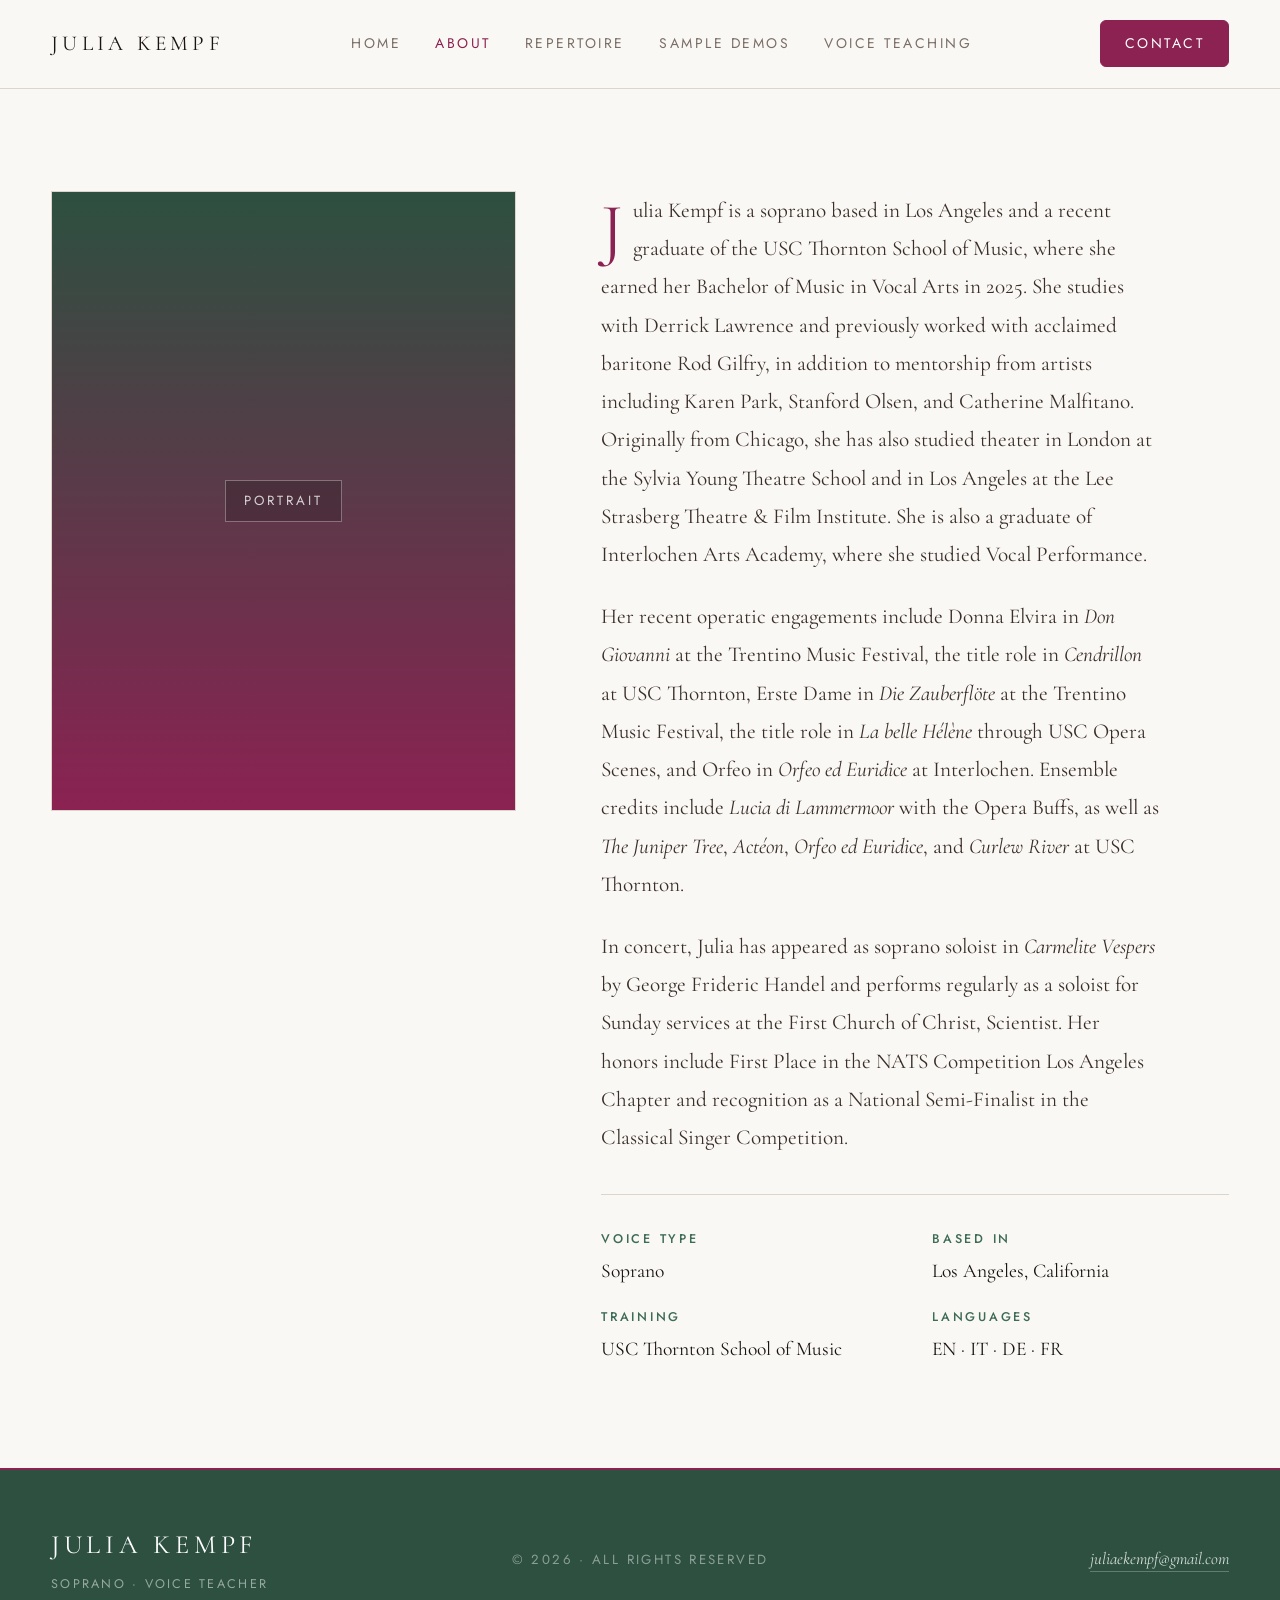
==== about.html @ 900e823c "Initial commit: Julia Kempf site Static HTML site for Julia Kempf (soprano & voice teacher). - 7 pag" ====
<!doctype html>
<html lang="en">
<head>
<meta charset="utf-8" />
<meta name="viewport" content="width=device-width,initial-scale=1" />
<title>About — Julia Kempf</title>
<link rel="preconnect" href="https://fonts.googleapis.com">
<link rel="preconnect" href="https://fonts.gstatic.com" crossorigin>
<link href="https://fonts.googleapis.com/css2?family=Cormorant+Garamond:ital,wght@0,300;0,400;0,500;1,300;1,400;1,500&family=Cormorant+SC:wght@300;400;500&family=Jost:wght@200;300;400&display=swap" rel="stylesheet">
<link rel="stylesheet" href="styles.css">
</head>
<body>

<nav class="top">
  <a class="mark" href="index.html">Julia Kempf</a>
  <ul>
    <li><a href="index.html">Home</a></li>
    <li><a href="about.html" class="active">About</a></li>
    <li><a href="repertoire.html">Repertoire</a></li>
    <li><a href="demos.html">Sample demos</a></li>
    <li><a href="teaching.html">Voice Teaching</a></li>
  </ul>
  <a class="cta" href="contact.html">Contact</a>
</nav>

<section class="about">
  <div class="grid">
    <div class="portrait"><span class="ph">Portrait</span></div>
    <div class="bio">
      <p>Julia Kempf is a soprano based in Los Angeles and a recent graduate of the USC Thornton School of Music, where she earned her Bachelor of Music in Vocal Arts in 2025. She studies with Derrick Lawrence and previously worked with acclaimed baritone Rod Gilfry, in addition to mentorship from artists including Karen Park, Stanford Olsen, and Catherine Malfitano. Originally from Chicago, she has also studied theater in London at the Sylvia Young Theatre School and in Los Angeles at the Lee Strasberg Theatre &amp; Film Institute. She is also a graduate of Interlochen Arts Academy, where she studied Vocal Performance.</p>
      <p>Her recent operatic engagements include Donna Elvira in <em>Don Giovanni</em> at the Trentino Music Festival, the title role in <em>Cendrillon</em> at USC Thornton, Erste Dame in <em>Die Zauberflöte</em> at the Trentino Music Festival, the title role in <em>La belle Hélène</em> through USC Opera Scenes, and Orfeo in <em>Orfeo ed Euridice</em> at Interlochen. Ensemble credits include <em>Lucia di Lammermoor</em> with the Opera Buffs, as well as <em>The Juniper Tree</em>, <em>Actéon</em>, <em>Orfeo ed Euridice</em>, and <em>Curlew River</em> at USC Thornton.</p>
      <p>In concert, Julia has appeared as soprano soloist in <em>Carmelite Vespers</em> by George Frideric Handel and performs regularly as a soloist for Sunday services at the First Church of Christ, Scientist. Her honors include First Place in the NATS Competition Los Angeles Chapter and recognition as a National Semi-Finalist in the Classical Singer Competition.</p>

      <div class="credits">
        <div><strong>Voice Type</strong>Soprano</div>
        <div><strong>Based In</strong>Los Angeles, California</div>
        <div><strong>Training</strong>USC Thornton School of Music</div>
        <div><strong>Languages</strong>EN · IT · DE · FR</div>
      </div>
    </div>
  </div>
</section>

<footer class="site">
  <div>
    <div class="f-logo">Julia Kempf</div>
    <div class="f-tag">Soprano · Voice Teacher</div>
  </div>
  <div class="f-center">© 2026 · All Rights Reserved</div>
  <div class="f-right">
    <a href="mailto:juliaekempf@gmail.com">juliaekempf@gmail.com</a>
  </div>
</footer>

</body>
</html>
---- styles.css ----
/* ═══════════════════════════════════════════════════════════
   Julia Kempf — shared stylesheet
   Palette: warm cream + wine magenta + forest green
   Fonts:   Cormorant Garamond + Cormorant SC + Jost
   ═══════════════════════════════════════════════════════════ */
:root{
  --cream:        #FAF8F5;
  --cream-warm:   #F3EDE6;
  --cream-deep:   #EBE2D8;
  --ink:          #181410;
  --ink-soft:     #3A2E28;
  --muted:        #7A6E66;
  --border:       #DDD5CC;
  --magenta:      #8B2252;
  --magenta-dk:   #6A1840;
  --magenta-pale: #F3E0EA;
  --green:        #2D5040;
  --green-mid:    #3D6B54;
  --green-light:  #4E8A6A;
  --green-pale:   #E0EDE6;
  --serif:    'Cormorant Garamond', Georgia, serif;
  --serif-sc: 'Cormorant SC', Georgia, serif;
  --sans:     'Jost', sans-serif;
}
*{box-sizing:border-box;margin:0;padding:0}
html{scroll-behavior:smooth;font-size:17px}
html,body{
  background:var(--cream);color:var(--ink);
  font-family:var(--serif);font-weight:400;
  line-height:1.65;-webkit-font-smoothing:antialiased;
}
a{color:inherit;text-decoration:none}
img{max-width:100%;display:block}

/* ─── NAV ─── */
nav.top{
  position:sticky;top:0;z-index:20;
  display:flex;align-items:center;justify-content:space-between;
  padding:1.2rem 3rem;
  background:rgba(250,248,245,.97);backdrop-filter:blur(10px);
  border-bottom:1px solid var(--border);
}
nav.top .mark{
  font-family:var(--serif-sc);font-size:1.25rem;color:var(--ink);
  letter-spacing:.2em;font-weight:400;text-transform:uppercase;
}
nav.top ul{
  display:flex;gap:2rem;list-style:none;
  font-family:var(--sans);font-size:.82rem;letter-spacing:.18em;
  text-transform:uppercase;color:var(--muted);font-weight:400;
}
nav.top a{transition:color .2s}
nav.top a:hover,nav.top a.active{color:var(--magenta)}
nav.top .cta{
  color:#fff;background:var(--magenta);border:1px solid var(--magenta);
  padding:.65rem 1.4rem;border-radius:6px;transition:all .2s;
  font-family:var(--sans);font-size:.82rem;letter-spacing:.18em;
  text-transform:uppercase;font-weight:400;
}
nav.top .cta:hover{background:var(--magenta-dk);border-color:var(--magenta-dk)}

/* ─── SHARED ─── */
section{padding:6rem 3rem;scroll-margin-top:68px}
.section-head{margin-bottom:3.5rem;max-width:1100px}
.kicker{
  font-family:var(--sans);
  font-size:.8rem;letter-spacing:.28em;text-transform:uppercase;
  color:var(--green-mid);font-weight:500;margin-bottom:1.4rem;
  display:flex;align-items:center;gap:.85rem;
}
.kicker::before{content:"";width:32px;height:1px;background:var(--green-mid)}
h2{
  font-family:var(--serif);font-weight:400;
  font-size:clamp(2.4rem,4.4vw,3.5rem);line-height:1.05;letter-spacing:.01em;
  color:var(--ink);margin-bottom:1rem;
}
h2 em{font-style:italic;color:var(--magenta)}
.section-sub{
  font-family:var(--serif);font-style:italic;font-weight:400;
  font-size:1.3rem;color:var(--ink-soft);max-width:52ch;line-height:1.55;
}

.btn{
  display:inline-block;padding:1rem 1.9rem;
  font-family:var(--sans);font-size:.82rem;letter-spacing:.2em;
  text-transform:uppercase;font-weight:500;
  border-radius:6px;transition:all .2s;cursor:pointer;border:1px solid transparent;
}
.btn.solid{background:var(--magenta);color:#fff;border-color:var(--magenta)}
.btn.solid:hover{background:var(--magenta-dk);border-color:var(--magenta-dk)}
.btn.ghost{background:transparent;color:var(--ink);border-color:rgba(24,20,16,.35)}
.btn.ghost:hover{background:var(--ink);color:#fff;border-color:var(--ink)}
.btn.green{background:var(--green);color:#fff;border-color:var(--green)}
.btn.green:hover{background:var(--green-mid);border-color:var(--green-mid)}

/* ─── PAGE HEADER (sub-pages) ─── */
.page-header{
  padding:5rem 3rem 3.5rem;border-bottom:1px solid var(--border);
  background:var(--cream);
}
.page-header .inner{max-width:1200px;margin:0 auto}
.page-header.dark{
  background:var(--green);color:#fff;border-bottom:none;
}
.page-header.dark h2{color:#fff}
.page-header.dark h2 em{color:var(--magenta-pale)}
.page-header.dark .section-sub{color:rgba(255,255,255,.78)}
.page-header.dark .kicker{color:rgba(255,255,255,.7)}
.page-header.dark .kicker::before{background:rgba(255,255,255,.7)}

/* ─── HERO ─── */
.hero{
  min-height:calc(100vh - 64px);
  display:grid;grid-template-columns:1fr 1fr;padding:0;
}
.hero .words{
  padding:6rem 4.5rem 6rem 3.5rem;
  display:flex;flex-direction:column;justify-content:center;
  border-right:1px solid var(--border);
}
.words .kicker{color:var(--green-mid)}
.words .kicker::before{background:var(--green-mid)}
.words h1{
  font-family:var(--serif-sc);font-weight:400;
  font-size:clamp(3.2rem,5.8vw,5.5rem);line-height:1.05;
  letter-spacing:.18em;margin-bottom:.3rem;color:var(--ink);
}
.words .subrole{
  font-family:var(--serif);font-size:1.4rem;font-weight:500;
  color:var(--magenta);margin-bottom:2rem;font-style:italic;letter-spacing:.06em;
}
.words .lede{
  font-family:var(--serif);font-size:1.22rem;font-weight:400;
  color:var(--ink-soft);max-width:46ch;line-height:1.8;
  margin-bottom:2.75rem;
  padding-left:1.15rem;border-left:2px solid var(--magenta-pale);
}
.hero-ctas{display:flex;gap:.9rem;flex-wrap:wrap}
.hero .photo{
  position:relative;overflow:hidden;background:var(--green);
  display:flex;align-items:center;justify-content:center;
}
.hero .photo img{
  width:100%;height:100%;object-fit:cover;object-position:center top;display:block;
}
.hero .photo .label{
  font-family:var(--sans);font-size:.78rem;letter-spacing:.22em;
  text-transform:uppercase;font-weight:400;
  color:rgba(255,255,255,.7);padding:.55rem 1.1rem;
  border:1px solid rgba(255,255,255,.3);background:rgba(0,0,0,.2);
}

/* ─── SERVICES TEASER (home) ─── */
.services{padding:6rem 0 0;border-bottom:1px solid var(--border);background:var(--cream)}
.services .section-head{padding:0 3rem;max-width:1200px;margin-left:auto;margin-right:auto}
.services .grid{
  display:grid;grid-template-columns:repeat(3,1fr);gap:0;
  border-top:1px solid var(--border);background:#fff;
}
.services .col{
  padding:3.5rem 2.5rem;border-right:1px solid var(--border);
  transition:background .2s;cursor:pointer;
  display:flex;flex-direction:column;justify-content:space-between;min-height:240px;
}
.services .col:last-child{border-right:none}
.services .col:hover{background:var(--cream-warm)}
.services .col h3{
  font-family:var(--serif);font-size:2.1rem;color:var(--ink);
  margin-bottom:.8rem;font-weight:400;letter-spacing:.01em;
}
.services .col h3 em{font-style:italic;color:var(--magenta)}
.services .col p{
  font-family:var(--serif);font-size:1.18rem;font-weight:400;
  color:var(--ink-soft);line-height:1.75;margin-bottom:1.5rem;max-width:36ch;
}
.services .col .more{
  font-family:var(--sans);font-size:.8rem;letter-spacing:.24em;font-weight:500;
  text-transform:uppercase;color:var(--green-mid);
}

/* ─── QUOTE BAND (home) ─── */
.quote-band{
  background:var(--green);padding:5.5rem 3rem;
  border-top:1px solid rgba(45,80,64,.2);
  border-bottom:1px solid rgba(45,80,64,.2);
}
.quote-band .inner{
  max-width:920px;margin:0 auto;
  display:grid;grid-template-columns:auto 1fr;gap:4rem;align-items:center;
}
.quote-band .mark{
  font-family:var(--serif);font-size:8rem;line-height:.6;
  color:var(--magenta);opacity:.6;font-weight:400;
}
.quote-band .attr-lbl{
  font-family:var(--sans);font-size:.78rem;letter-spacing:.22em;
  text-transform:uppercase;color:rgba(255,255,255,.5);
  margin-top:1rem;font-weight:400;
}
.quote-band blockquote{
  font-family:var(--serif);font-style:italic;font-size:1.7rem;font-weight:400;
  line-height:1.6;color:rgba(255,255,255,.95);margin-bottom:1.4rem;
}
.quote-band cite{
  font-family:var(--sans);font-size:.78rem;letter-spacing:.22em;font-weight:400;
  text-transform:uppercase;color:var(--magenta-pale);font-style:normal;
}

/* ─── ABOUT ─── */
.about{background:var(--cream)}
.about .grid{
  display:grid;grid-template-columns:1fr 1.35fr;gap:5rem;
  align-items:start;max-width:1200px;margin:0 auto;
}
.about .portrait{
  aspect-ratio:3/4;overflow:hidden;border:1px solid var(--border);
  background:linear-gradient(180deg, var(--green) 0%, var(--magenta) 100%);
  position:relative;display:flex;align-items:center;justify-content:center;
}
.about .portrait img{width:100%;height:100%;object-fit:cover;object-position:center top}
.about .portrait .ph{
  font-family:var(--sans);font-size:.78rem;letter-spacing:.22em;text-transform:uppercase;
  color:rgba(255,255,255,.78);padding:.55rem 1.1rem;font-weight:400;
  border:1px solid rgba(255,255,255,.32);background:rgba(0,0,0,.18);
}
.about .bio p{
  font-family:var(--serif);font-size:1.25rem;font-weight:400;
  color:var(--ink-soft);margin-bottom:1.4rem;max-width:56ch;line-height:1.8;
}
.about .bio p em{font-style:italic;color:var(--ink-soft)}
.about .bio p:first-of-type::first-letter{
  font-family:var(--serif-sc);font-size:4rem;font-weight:400;line-height:.9;
  float:left;margin:.1em .14em -.05em 0;color:var(--magenta);
}
.credits{
  margin-top:2.2rem;padding-top:2rem;border-top:1px solid var(--border);
  display:grid;grid-template-columns:1fr 1fr;gap:1.2rem 2rem;
}
.credits div strong{
  display:block;font-family:var(--sans);font-size:.74rem;font-weight:500;
  letter-spacing:.22em;text-transform:uppercase;color:var(--green-mid);margin-bottom:.4rem;
}
.credits div{
  font-family:var(--serif);font-size:1.15rem;font-weight:400;color:var(--ink);line-height:1.6;
}

/* ─── REPERTOIRE (resume / document style) ─── */
.rep{
  background:var(--cream-warm);
  border-top:1px solid var(--border);
  border-bottom:1px solid var(--border);
}
.rep .resume{
  max-width:760px;margin:0 auto;
}
.rep-section{margin-bottom:3.5rem}
.rep-section:last-child{margin-bottom:0}
.rep-section h3{
  font-family:var(--serif-sc);font-size:1.2rem;letter-spacing:.22em;
  font-weight:400;text-transform:uppercase;color:var(--magenta);
  padding-bottom:.85rem;margin-bottom:1.4rem;
  border-bottom:1px solid var(--magenta-pale);
}
.rep-section ul{list-style:none}
.rep-section li{
  display:flex;justify-content:space-between;align-items:baseline;
  gap:2rem;padding:.55rem 0;
  font-family:var(--serif);font-weight:400;
}
.rep-section li strong{
  font-weight:500;color:var(--ink);font-size:1.2rem;letter-spacing:.005em;
}
.rep-section li em{
  font-style:italic;color:var(--muted);font-size:1.08rem;
  text-align:right;font-weight:400;
}

/* ─── LISTEN ─── */
.listen{background:#fff}
.listen .section-head{text-align:center;margin-left:auto;margin-right:auto}
.listen .section-head .kicker{justify-content:center}
.listen .section-head .kicker::before,
.listen .section-head .kicker::after{content:"";width:32px;height:1px;background:var(--green-mid)}
.listen .section-sub{margin-left:auto;margin-right:auto;text-align:center}
.demo-grid{
  display:grid;grid-template-columns:repeat(3,1fr);gap:1.5rem;
  max-width:1200px;margin:0 auto;
}
.demo{
  background:var(--cream);border:1px solid var(--border);
  transition:all .3s;display:flex;flex-direction:column;overflow:hidden;
}
.demo:hover{
  border-color:var(--magenta);transform:translateY(-3px);
  box-shadow:0 8px 32px rgba(139,34,82,.1);
}
.demo .thumb{
  aspect-ratio:16/10;position:relative;
  display:flex;align-items:center;justify-content:center;
}
.demo .thumb.t-opera   {background:linear-gradient(135deg,#2D1020 0%,#6B1840 100%)}
.demo .thumb.t-orat    {background:linear-gradient(135deg,#1A2D20 0%,#2D5040 100%)}
.demo .thumb.t-lieder  {background:linear-gradient(135deg,#2A1828 0%,#5A2248 100%)}
.demo .thumb.t-mt      {background:linear-gradient(135deg,#1E2C20 0%,#3D6B54 100%)}
.demo .thumb.t-jazz    {background:linear-gradient(135deg,#28101C 0%,#582038 100%)}
.demo .thumb.t-sacred  {background:linear-gradient(135deg,#162418 0%,#2D5040 100%)}
.demo .thumb.t-pop     {background:linear-gradient(135deg,#3A1830 0%,#8B2252 100%)}
.demo .thumb.t-session {background:linear-gradient(135deg,#1F2A22 0%,#4E8A6A 100%)}
.demo .play{
  width:56px;height:56px;border-radius:50%;background:var(--magenta);
  display:flex;align-items:center;justify-content:center;
  transition:transform .25s,background .2s;
}
.demo:hover .play{transform:scale(1.08);background:var(--magenta-dk)}
.demo .play::after{
  content:"";width:0;height:0;border-style:solid;
  border-width:8px 0 8px 13px;
  border-color:transparent transparent transparent #fff;margin-left:3px;
}
.demo .info{padding:1.35rem 1.5rem;border-top:1px solid var(--border)}
.demo .genre{
  font-family:var(--sans);font-size:.72rem;letter-spacing:.26em;font-weight:500;
  text-transform:uppercase;color:var(--green-mid);margin-bottom:.5rem;
}
.demo .title{
  font-family:var(--serif);font-size:1.28rem;font-weight:400;
  color:var(--ink);margin-bottom:.25rem;line-height:1.25;
}
.demo .meta{
  font-family:var(--serif);font-style:italic;font-weight:400;
  font-size:1rem;color:var(--muted);
}
.demo audio{width:100%;margin-top:.75rem;accent-color:var(--magenta)}

/* ─── TEACHING ─── */
.teaching{background:var(--magenta-pale);border-top:1px solid rgba(139,34,82,.12)}
.teaching .kicker{color:var(--magenta)}
.teaching .kicker::before{background:var(--magenta)}
.teaching h2 em{color:var(--green)}
.teaching .grid{
  display:grid;grid-template-columns:1.2fr 1fr;gap:4rem;
  align-items:start;max-width:1200px;margin:0 auto;
}
.teaching p{
  font-family:var(--serif);font-size:1.22rem;font-weight:400;
  color:var(--ink-soft);line-height:1.8;margin-bottom:1.3rem;max-width:52ch;
}
.teaching .bullets{list-style:none;margin:1.6rem 0 2.2rem;max-width:48ch}
.teaching .bullets li{
  padding:.85rem 0;border-top:1px solid rgba(139,34,82,.15);
  font-family:var(--serif);font-size:1.15rem;font-weight:400;
  color:var(--ink-soft);display:flex;align-items:baseline;gap:.85rem;
}
.teaching .bullets li:last-child{border-bottom:1px solid rgba(139,34,82,.15)}
.teaching .bullets li::before{content:"—";color:var(--magenta);flex-shrink:0}
.teaching .card{
  background:#fff;border:none;padding:2.5rem 2.3rem;
  border-radius:14px;
  box-shadow:0 6px 32px rgba(139,34,82,.08);
}
.teaching .card .row{
  display:block;padding:0 0 1.5rem 0;border:none;
}
.teaching .card .row:last-child{padding-bottom:0;border:none}
.teaching .card .row strong{
  display:block;
  font-family:var(--serif);font-style:italic;font-weight:400;
  font-size:1rem;letter-spacing:.02em;text-transform:none;
  color:var(--magenta);margin-bottom:.3rem;min-width:0;padding:0;
}
.teaching .card .row span{
  font-family:var(--serif);font-size:1.2rem;font-weight:400;
  color:var(--ink);line-height:1.5;
}
.teaching .card .row span.hi{color:var(--green);font-weight:500;font-style:italic}

.page-header.dark + .teaching{border-top:none}

/* ─── CONTACT ─── */
.contact{background:var(--cream)}
.contact .grid{
  display:grid;grid-template-columns:1.4fr 1fr;gap:5rem;
  max-width:1200px;margin:0 auto;
}
.contact form{display:flex;flex-direction:column;gap:1.3rem}
.contact .form-row{display:flex;flex-direction:column}
.contact label{
  font-family:var(--sans);font-size:.74rem;letter-spacing:.24em;font-weight:500;
  text-transform:uppercase;color:var(--muted);margin-bottom:.55rem;
}
.contact input,.contact select,.contact textarea{
  font-family:var(--serif);font-size:1.15rem;font-weight:400;color:var(--ink);
  padding:.95rem 1.1rem;background:#fff;border:1px solid var(--border);
  outline:none;transition:border-color .2s;
}
.contact input:focus,.contact select:focus,.contact textarea:focus{border-color:var(--magenta)}
.contact textarea{min-height:140px;resize:vertical;font-family:var(--serif)}
.contact button{margin-top:.9rem;align-self:flex-start;cursor:pointer}
.contact .details{padding-left:2.5rem;border-left:1px solid var(--border)}
.contact .details .block{margin-bottom:2.2rem}
.contact .details .block strong{
  display:block;font-family:var(--sans);font-size:.74rem;font-weight:500;
  letter-spacing:.22em;text-transform:uppercase;color:var(--green-mid);margin-bottom:.55rem;
}
.contact .details .block span{
  font-family:var(--serif);font-size:1.2rem;font-weight:400;color:var(--ink);line-height:1.6;
}
.contact .details .block a{
  color:var(--ink);border-bottom:1px solid var(--border);
  padding-bottom:2px;transition:all .2s;
}
.contact .details .block a:hover{color:var(--magenta);border-color:var(--magenta)}
.contact .socials{display:flex;flex-direction:column;gap:.7rem}
.contact .socials a{
  font-family:var(--sans);font-size:.82rem;font-weight:400;letter-spacing:.16em;
  text-transform:uppercase;color:var(--ink-soft);transition:color .2s;border:none;padding:0;
}
.contact .socials a:hover{color:var(--green)}

/* ─── FOOTER ─── */
footer.site{
  background:var(--green);color:rgba(255,255,255,.65);
  padding:3.2rem 3rem;display:grid;grid-template-columns:1fr 1fr 1fr;
  gap:2rem;align-items:center;
  border-top:2px solid var(--magenta);
}
footer.site .f-logo{
  font-family:var(--serif-sc);font-size:1.55rem;color:#fff;
  font-weight:400;letter-spacing:.18em;text-transform:uppercase;
}
footer.site .f-tag{
  font-family:var(--sans);font-size:.74rem;font-weight:400;letter-spacing:.18em;
  text-transform:uppercase;color:rgba(255,255,255,.5);margin-top:.4rem;
}
footer.site .f-center{
  font-family:var(--sans);font-weight:400;
  text-align:center;font-size:.78rem;letter-spacing:.18em;
  text-transform:uppercase;color:rgba(255,255,255,.45);
}
footer.site .f-right{text-align:right;font-size:1rem}
footer.site .f-right a{
  border-bottom:1px solid rgba(255,255,255,.25);padding-bottom:2px;
  transition:all .2s;color:rgba(255,255,255,.8);
  font-family:var(--serif);font-style:italic;
}
footer.site .f-right a:hover{color:#fff;border-color:#fff}

/* ─── RESPONSIVE ─── */
@media(max-width:960px){
  html{font-size:16px}
  nav.top{padding:1rem 1.25rem}
  nav.top ul{display:none}
  section{padding:4rem 1.5rem}
  .page-header{padding:3rem 1.5rem 2rem}
  .hero{grid-template-columns:1fr;min-height:auto}
  .hero .words{padding:3.5rem 1.5rem;border-right:none;border-bottom:1px solid var(--border)}
  .hero .photo{aspect-ratio:4/5}
  .services .grid{grid-template-columns:1fr}
  .services .col{border-right:none;border-bottom:1px solid var(--border)}
  .services .col:last-child{border-bottom:none}
  .quote-band .inner{grid-template-columns:1fr;gap:1rem;text-align:center}
  .about .grid,.teaching .grid,.contact .grid{grid-template-columns:1fr;gap:2.5rem}
  .rep-section li{flex-direction:column;align-items:flex-start;gap:.1rem}
  .rep-section li em{text-align:left}
  .demo-grid{grid-template-columns:1fr}
  .contact .details{padding-left:0;border-left:none;padding-top:2rem;border-top:1px solid var(--border)}
  footer.site{grid-template-columns:1fr;text-align:center;gap:1rem}
  footer.site .f-right{text-align:center}
}
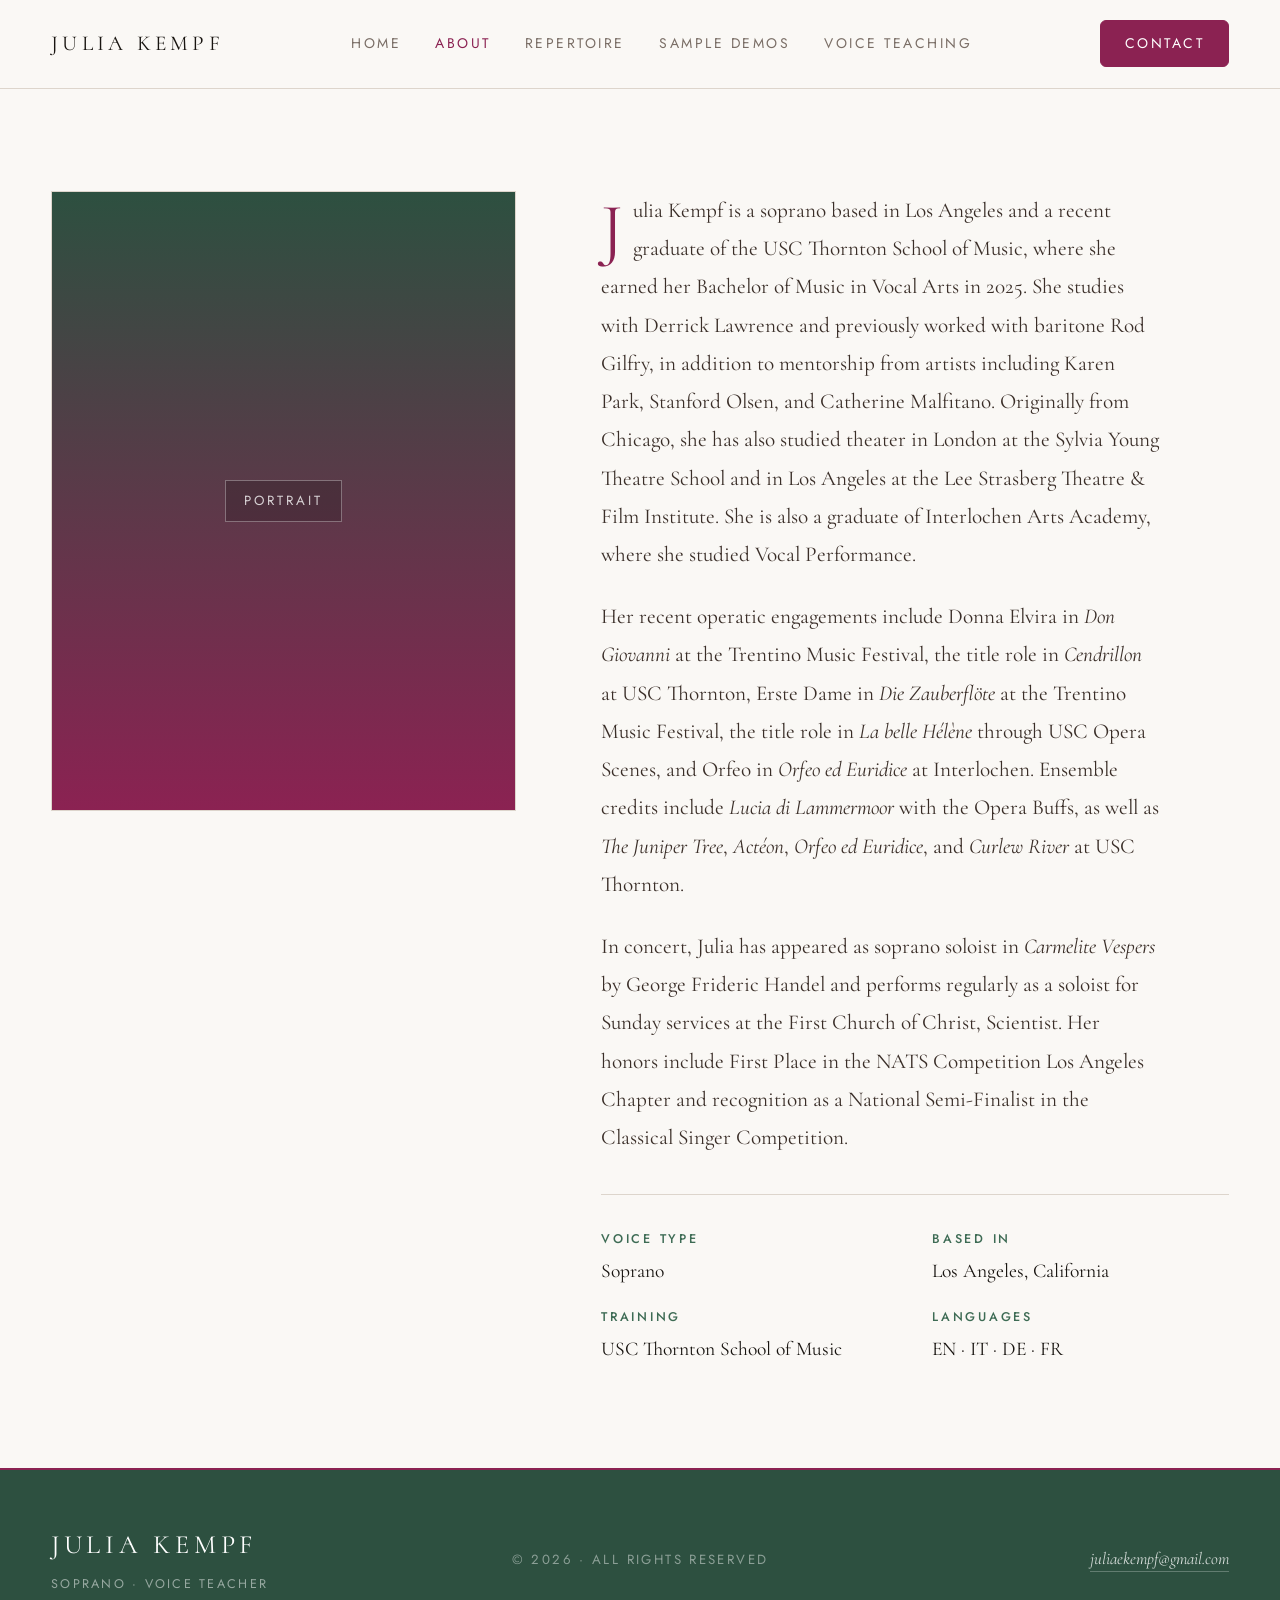
==== commit c67679b1: "Simplify home; switch Repertoire to PDF embeds - Home: remove Perform/Record/Teach services section " ====
--- a/about.html
+++ b/about.html
@@ -27,7 +27,7 @@
   <div class="grid">
     <div class="portrait"><span class="ph">Portrait</span></div>
     <div class="bio">
-      <p>Julia Kempf is a soprano based in Los Angeles and a recent graduate of the USC Thornton School of Music, where she earned her Bachelor of Music in Vocal Arts in 2025. She studies with Derrick Lawrence and previously worked with acclaimed baritone Rod Gilfry, in addition to mentorship from artists including Karen Park, Stanford Olsen, and Catherine Malfitano. Originally from Chicago, she has also studied theater in London at the Sylvia Young Theatre School and in Los Angeles at the Lee Strasberg Theatre &amp; Film Institute. She is also a graduate of Interlochen Arts Academy, where she studied Vocal Performance.</p>
+      <p>Julia Kempf is a soprano based in Los Angeles and a recent graduate of the USC Thornton School of Music, where she earned her Bachelor of Music in Vocal Arts in 2025. She studies with Derrick Lawrence and previously worked with baritone Rod Gilfry, in addition to mentorship from artists including Karen Park, Stanford Olsen, and Catherine Malfitano. Originally from Chicago, she has also studied theater in London at the Sylvia Young Theatre School and in Los Angeles at the Lee Strasberg Theatre &amp; Film Institute. She is also a graduate of Interlochen Arts Academy, where she studied Vocal Performance.</p>
       <p>Her recent operatic engagements include Donna Elvira in <em>Don Giovanni</em> at the Trentino Music Festival, the title role in <em>Cendrillon</em> at USC Thornton, Erste Dame in <em>Die Zauberflöte</em> at the Trentino Music Festival, the title role in <em>La belle Hélène</em> through USC Opera Scenes, and Orfeo in <em>Orfeo ed Euridice</em> at Interlochen. Ensemble credits include <em>Lucia di Lammermoor</em> with the Opera Buffs, as well as <em>The Juniper Tree</em>, <em>Actéon</em>, <em>Orfeo ed Euridice</em>, and <em>Curlew River</em> at USC Thornton.</p>
       <p>In concert, Julia has appeared as soprano soloist in <em>Carmelite Vespers</em> by George Frideric Handel and performs regularly as a soloist for Sunday services at the First Church of Christ, Scientist. Her honors include First Place in the NATS Competition Los Angeles Chapter and recognition as a National Semi-Finalist in the Classical Singer Competition.</p>
 
--- a/styles.css
+++ b/styles.css
@@ -150,61 +150,26 @@
   border:1px solid rgba(255,255,255,.3);background:rgba(0,0,0,.2);
 }
 
-/* ─── SERVICES TEASER (home) ─── */
-.services{padding:6rem 0 0;border-bottom:1px solid var(--border);background:var(--cream)}
-.services .section-head{padding:0 3rem;max-width:1200px;margin-left:auto;margin-right:auto}
-.services .grid{
-  display:grid;grid-template-columns:repeat(3,1fr);gap:0;
-  border-top:1px solid var(--border);background:#fff;
-}
-.services .col{
-  padding:3.5rem 2.5rem;border-right:1px solid var(--border);
-  transition:background .2s;cursor:pointer;
-  display:flex;flex-direction:column;justify-content:space-between;min-height:240px;
-}
-.services .col:last-child{border-right:none}
-.services .col:hover{background:var(--cream-warm)}
-.services .col h3{
-  font-family:var(--serif);font-size:2.1rem;color:var(--ink);
-  margin-bottom:.8rem;font-weight:400;letter-spacing:.01em;
-}
-.services .col h3 em{font-style:italic;color:var(--magenta)}
-.services .col p{
-  font-family:var(--serif);font-size:1.18rem;font-weight:400;
-  color:var(--ink-soft);line-height:1.75;margin-bottom:1.5rem;max-width:36ch;
-}
-.services .col .more{
-  font-family:var(--sans);font-size:.8rem;letter-spacing:.24em;font-weight:500;
-  text-transform:uppercase;color:var(--green-mid);
-}
-
-/* ─── QUOTE BAND (home) ─── */
-.quote-band{
-  background:var(--green);padding:5.5rem 3rem;
-  border-top:1px solid rgba(45,80,64,.2);
-  border-bottom:1px solid rgba(45,80,64,.2);
-}
-.quote-band .inner{
-  max-width:920px;margin:0 auto;
-  display:grid;grid-template-columns:auto 1fr;gap:4rem;align-items:center;
-}
-.quote-band .mark{
-  font-family:var(--serif);font-size:8rem;line-height:.6;
-  color:var(--magenta);opacity:.6;font-weight:400;
-}
-.quote-band .attr-lbl{
-  font-family:var(--sans);font-size:.78rem;letter-spacing:.22em;
-  text-transform:uppercase;color:rgba(255,255,255,.5);
-  margin-top:1rem;font-weight:400;
-}
-.quote-band blockquote{
-  font-family:var(--serif);font-style:italic;font-size:1.7rem;font-weight:400;
-  line-height:1.6;color:rgba(255,255,255,.95);margin-bottom:1.4rem;
-}
-.quote-band cite{
-  font-family:var(--sans);font-size:.78rem;letter-spacing:.22em;font-weight:400;
-  text-transform:uppercase;color:var(--magenta-pale);font-style:normal;
-}
+/* ─── DOCUMENTS (repertoire — PDF embeds) ─── */
+.documents{background:var(--cream);padding:5rem 3rem}
+.documents .inner{max-width:920px;margin:0 auto}
+.doc{margin-bottom:5rem}
+.doc:last-child{margin-bottom:0}
+.doc h3{
+  font-family:var(--serif-sc);font-size:1.3rem;letter-spacing:.22em;
+  text-transform:uppercase;color:var(--magenta);font-weight:400;
+  margin-bottom:1.5rem;padding-bottom:.85rem;
+  border-bottom:1px solid var(--magenta-pale);
+}
+.doc .pdf-frame{
+  width:100%;height:75vh;min-height:600px;
+  border:1px solid var(--border);background:#fff;
+  border-radius:6px;overflow:hidden;
+  box-shadow:0 6px 24px rgba(139,34,82,.08);
+  margin-bottom:1.5rem;
+}
+.doc .pdf-frame iframe{width:100%;height:100%;border:0;display:block}
+.doc .actions{display:flex;gap:.7rem;flex-wrap:wrap}
 
 /* ─── ABOUT ─── */
 .about{background:var(--cream)}
@@ -244,36 +209,6 @@
   font-family:var(--serif);font-size:1.15rem;font-weight:400;color:var(--ink);line-height:1.6;
 }
 
-/* ─── REPERTOIRE (resume / document style) ─── */
-.rep{
-  background:var(--cream-warm);
-  border-top:1px solid var(--border);
-  border-bottom:1px solid var(--border);
-}
-.rep .resume{
-  max-width:760px;margin:0 auto;
-}
-.rep-section{margin-bottom:3.5rem}
-.rep-section:last-child{margin-bottom:0}
-.rep-section h3{
-  font-family:var(--serif-sc);font-size:1.2rem;letter-spacing:.22em;
-  font-weight:400;text-transform:uppercase;color:var(--magenta);
-  padding-bottom:.85rem;margin-bottom:1.4rem;
-  border-bottom:1px solid var(--magenta-pale);
-}
-.rep-section ul{list-style:none}
-.rep-section li{
-  display:flex;justify-content:space-between;align-items:baseline;
-  gap:2rem;padding:.55rem 0;
-  font-family:var(--serif);font-weight:400;
-}
-.rep-section li strong{
-  font-weight:500;color:var(--ink);font-size:1.2rem;letter-spacing:.005em;
-}
-.rep-section li em{
-  font-style:italic;color:var(--muted);font-size:1.08rem;
-  text-align:right;font-weight:400;
-}
 
 /* ─── LISTEN ─── */
 .listen{background:#fff}
@@ -455,13 +390,9 @@
   .hero{grid-template-columns:1fr;min-height:auto}
   .hero .words{padding:3.5rem 1.5rem;border-right:none;border-bottom:1px solid var(--border)}
   .hero .photo{aspect-ratio:4/5}
-  .services .grid{grid-template-columns:1fr}
-  .services .col{border-right:none;border-bottom:1px solid var(--border)}
-  .services .col:last-child{border-bottom:none}
-  .quote-band .inner{grid-template-columns:1fr;gap:1rem;text-align:center}
   .about .grid,.teaching .grid,.contact .grid{grid-template-columns:1fr;gap:2.5rem}
-  .rep-section li{flex-direction:column;align-items:flex-start;gap:.1rem}
-  .rep-section li em{text-align:left}
+  .documents{padding:3rem 1.5rem}
+  .doc .pdf-frame{height:60vh;min-height:480px}
   .demo-grid{grid-template-columns:1fr}
   .contact .details{padding-left:0;border-left:none;padding-top:2rem;border-top:1px solid var(--border)}
   footer.site{grid-template-columns:1fr;text-align:center;gap:1rem}
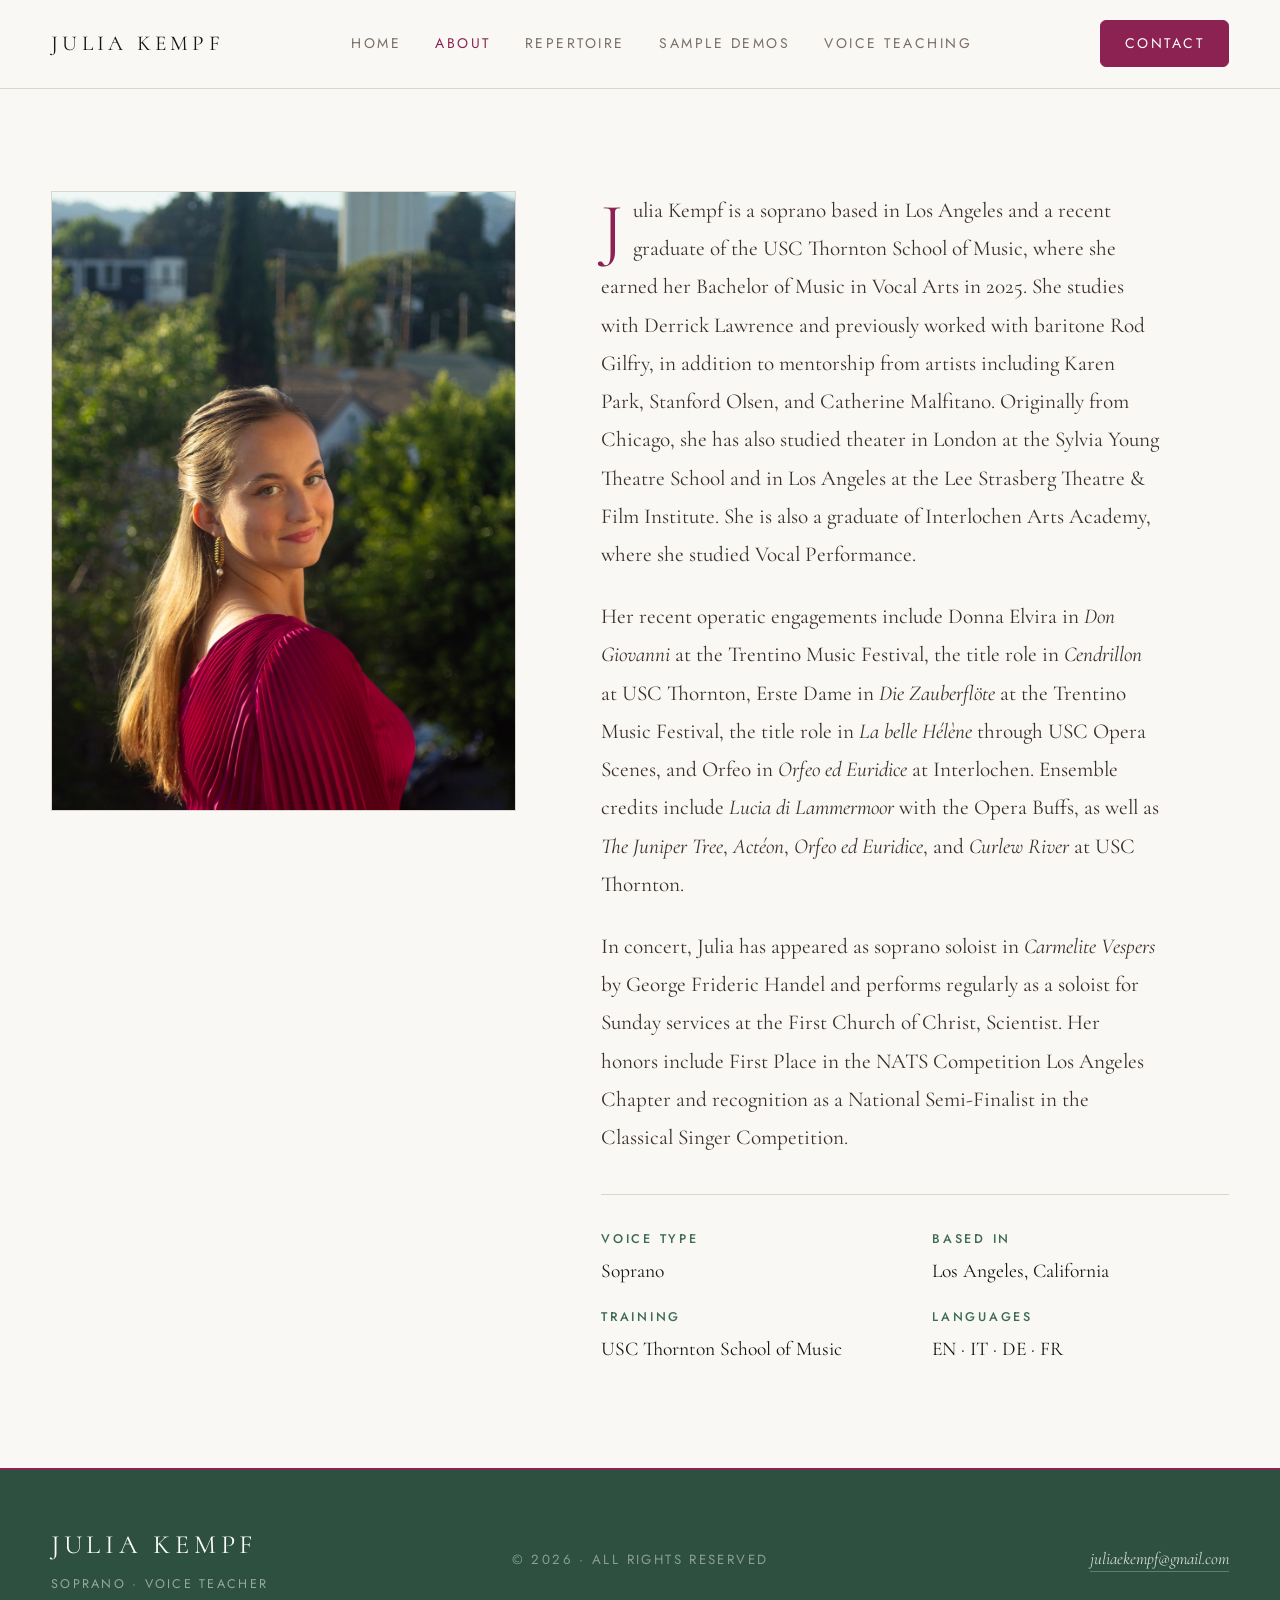
==== commit c71dc4bd: "Add Julia's headshot to home and About pages - Compressed from 5.9MB → 310KB (1066×1600, 82% quality" ====
--- a/about.html
+++ b/about.html
@@ -25,7 +25,7 @@
 
 <section class="about">
   <div class="grid">
-    <div class="portrait"><span class="ph">Portrait</span></div>
+    <div class="portrait"><img src="img/julia-headshot.jpg" alt="Julia Kempf"></div>
     <div class="bio">
       <p>Julia Kempf is a soprano based in Los Angeles and a recent graduate of the USC Thornton School of Music, where she earned her Bachelor of Music in Vocal Arts in 2025. She studies with Derrick Lawrence and previously worked with baritone Rod Gilfry, in addition to mentorship from artists including Karen Park, Stanford Olsen, and Catherine Malfitano. Originally from Chicago, she has also studied theater in London at the Sylvia Young Theatre School and in Los Angeles at the Lee Strasberg Theatre &amp; Film Institute. She is also a graduate of Interlochen Arts Academy, where she studied Vocal Performance.</p>
       <p>Her recent operatic engagements include Donna Elvira in <em>Don Giovanni</em> at the Trentino Music Festival, the title role in <em>Cendrillon</em> at USC Thornton, Erste Dame in <em>Die Zauberflöte</em> at the Trentino Music Festival, the title role in <em>La belle Hélène</em> through USC Opera Scenes, and Orfeo in <em>Orfeo ed Euridice</em> at Interlochen. Ensemble credits include <em>Lucia di Lammermoor</em> with the Opera Buffs, as well as <em>The Juniper Tree</em>, <em>Actéon</em>, <em>Orfeo ed Euridice</em>, and <em>Curlew River</em> at USC Thornton.</p>
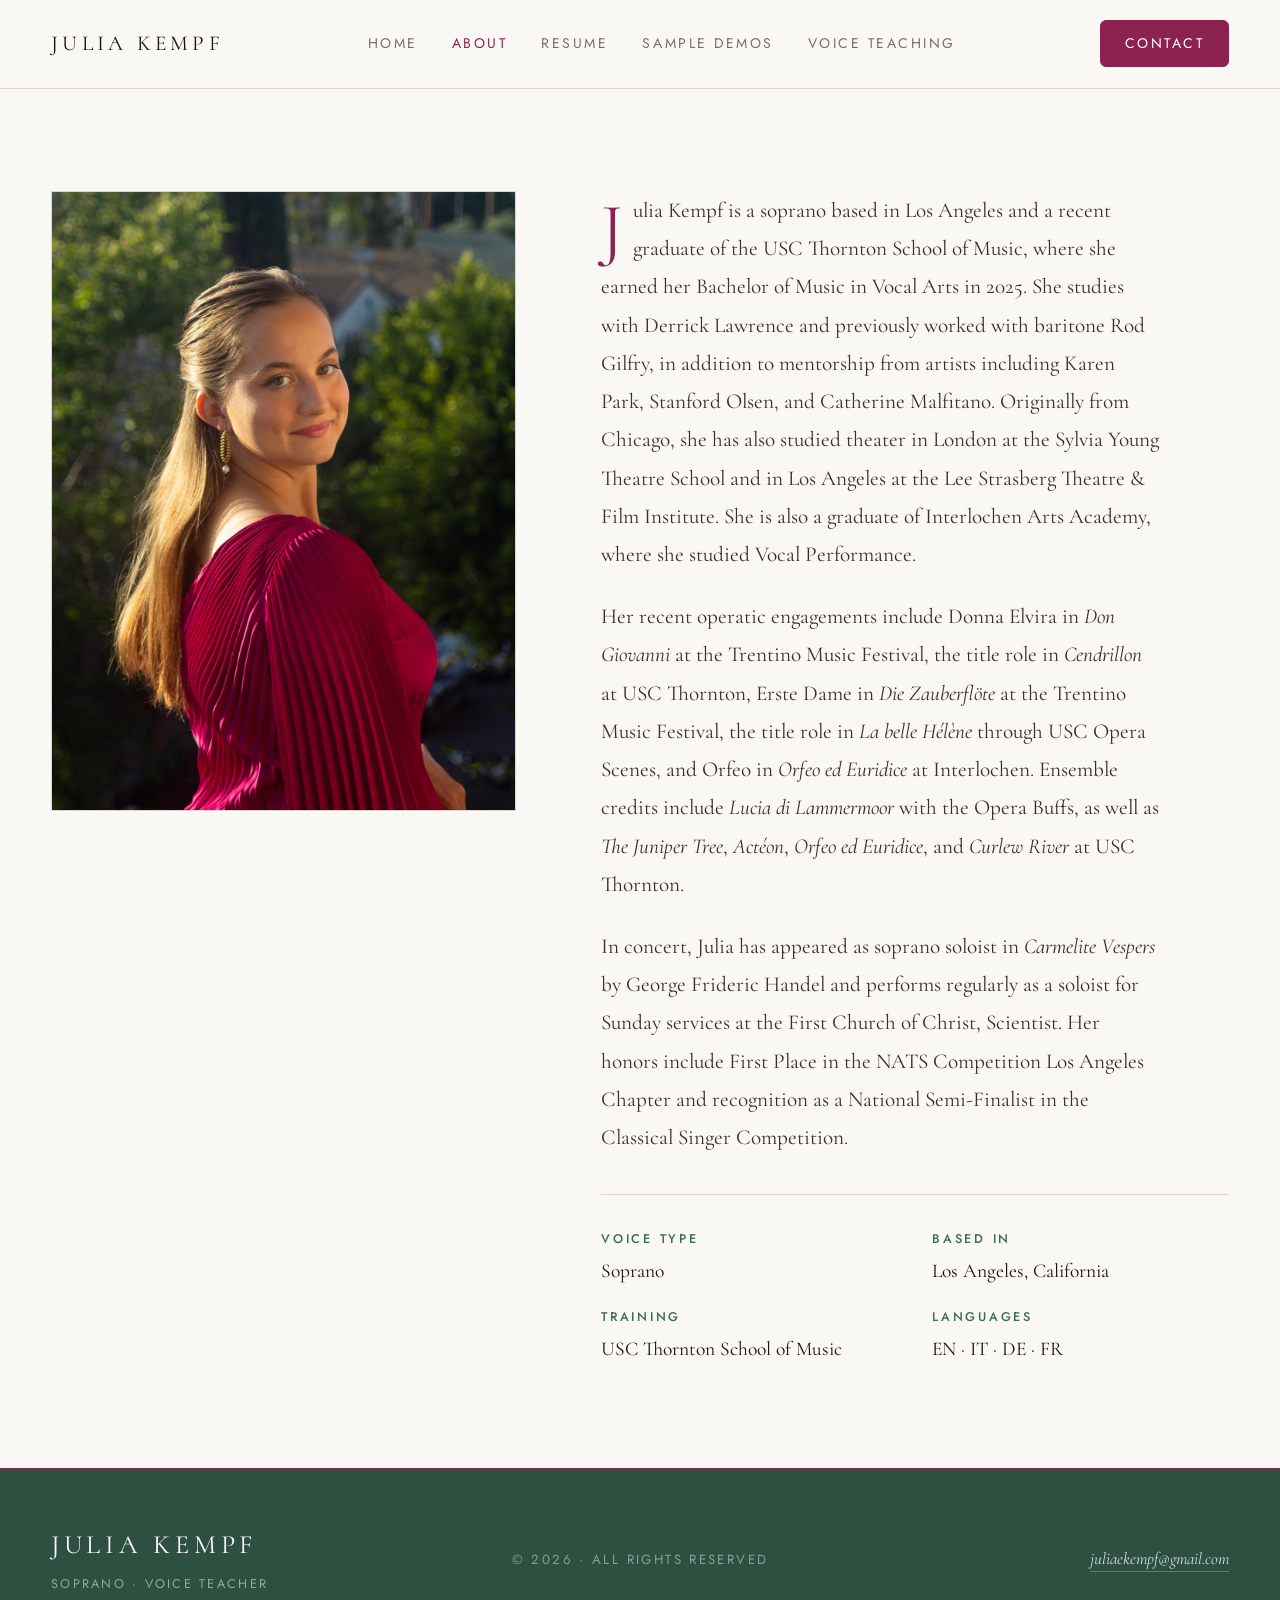
==== commit 9bfd96d9: "Rename Repertoire → Resume; capitalize Sample Demos; demos tweaks - Renamed repertoire.html → resume" ====
--- a/about.html
+++ b/about.html
@@ -16,8 +16,8 @@
   <ul>
     <li><a href="index.html">Home</a></li>
     <li><a href="about.html" class="active">About</a></li>
-    <li><a href="repertoire.html">Repertoire</a></li>
-    <li><a href="demos.html">Sample demos</a></li>
+    <li><a href="resume.html">Resume</a></li>
+    <li><a href="demos.html">Sample Demos</a></li>
     <li><a href="teaching.html">Voice Teaching</a></li>
   </ul>
   <a class="cta" href="contact.html">Contact</a>
--- a/styles.css
+++ b/styles.css
@@ -114,8 +114,8 @@
   display:grid;grid-template-columns:1fr 1fr;padding:0;
 }
 .hero .words{
-  padding:6rem 4.5rem 6rem 3.5rem;
-  display:flex;flex-direction:column;justify-content:center;
+  padding:3.5rem 4.5rem 5rem 3.5rem;
+  display:flex;flex-direction:column;justify-content:flex-start;
   border-right:1px solid var(--border);
 }
 .words .kicker{color:var(--green-mid)}
@@ -137,7 +137,7 @@
 }
 .hero-ctas{display:flex;gap:.9rem;flex-wrap:wrap}
 .hero .photo{
-  position:relative;overflow:hidden;background:var(--green);
+  position:relative;overflow:hidden;background:var(--cream);
   display:flex;align-items:center;justify-content:center;
 }
 .hero .photo img{
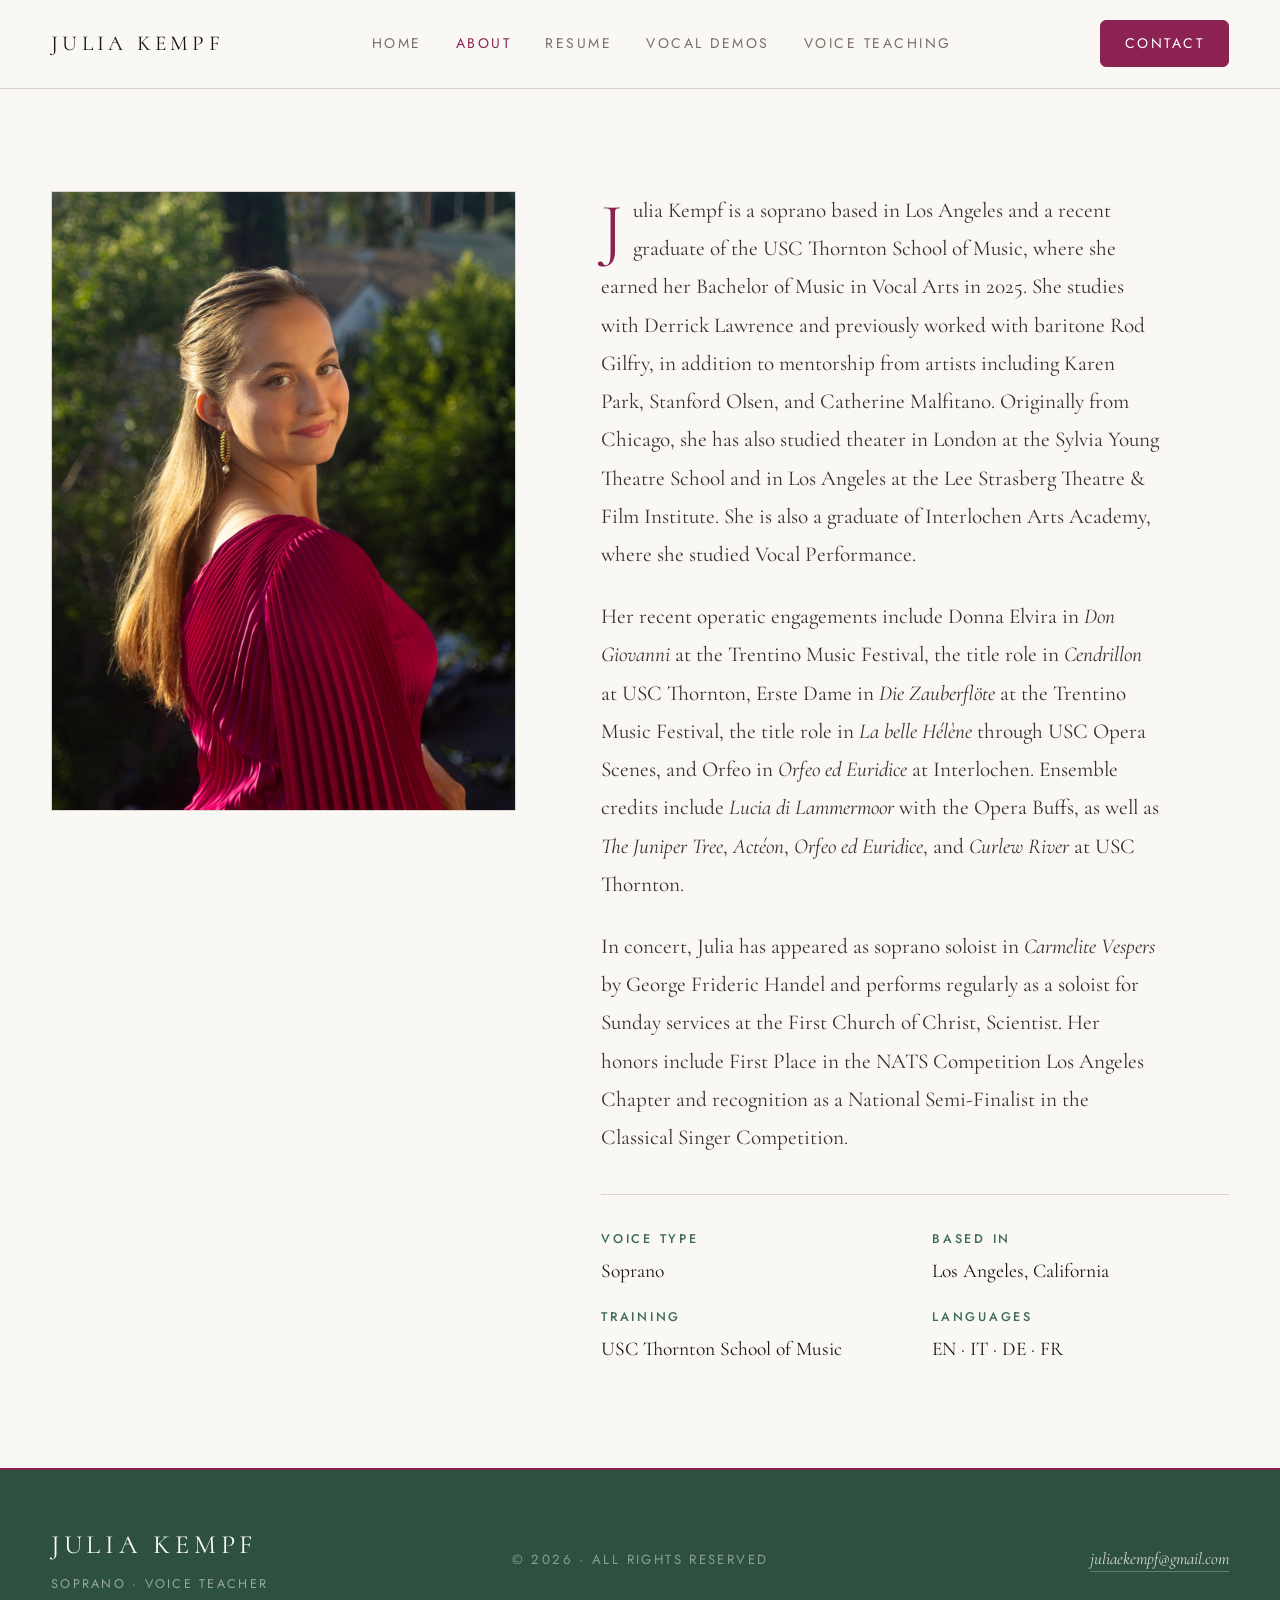
==== commit 6a10c030: "Rename Sample Demos to Vocal Demos Co-Authored-By: Claude Opus 5 <noreply@anthropic.com>" ====
--- a/about.html
+++ b/about.html
@@ -13,12 +13,17 @@
 
 <nav class="top">
   <a class="mark" href="index.html">Julia Kempf</a>
+  <input type="checkbox" id="nav-toggle" class="nav-toggle" aria-hidden="true">
+  <label for="nav-toggle" class="nav-hamburger" aria-label="Toggle menu">
+    <span></span><span></span><span></span>
+  </label>
   <ul>
     <li><a href="index.html">Home</a></li>
     <li><a href="about.html" class="active">About</a></li>
     <li><a href="resume.html">Resume</a></li>
-    <li><a href="demos.html">Sample Demos</a></li>
+    <li><a href="demos.html">Vocal Demos</a></li>
     <li><a href="teaching.html">Voice Teaching</a></li>
+    <li class="mobile-only"><a href="contact.html">Contact</a></li>
   </ul>
   <a class="cta" href="contact.html">Contact</a>
 </nav>
--- a/styles.css
+++ b/styles.css
@@ -241,10 +241,22 @@
 .demo .thumb.t-sacred  {background:linear-gradient(135deg,#162418 0%,#2D5040 100%)}
 .demo .thumb.t-pop     {background:linear-gradient(135deg,#3A1830 0%,#8B2252 100%)}
 .demo .thumb.t-session {background:linear-gradient(135deg,#1F2A22 0%,#4E8A6A 100%)}
+.demo .thumb img,
+.demo .thumb iframe{
+  position:absolute;inset:0;width:100%;height:100%;
+  border:0;object-fit:cover;display:block;
+}
+.demo .thumb:has(img)::after{
+  content:"";position:absolute;inset:0;
+  background:linear-gradient(180deg, rgba(24,20,16,.15) 0%, rgba(24,20,16,.35) 100%);
+  z-index:1;
+}
 .demo .play{
   width:56px;height:56px;border-radius:50%;background:var(--magenta);
   display:flex;align-items:center;justify-content:center;
   transition:transform .25s,background .2s;
+  position:relative;z-index:2;
+  box-shadow:0 6px 20px rgba(0,0,0,.25);
 }
 .demo:hover .play{transform:scale(1.08);background:var(--magenta-dk)}
 .demo .play::after{
@@ -265,7 +277,27 @@
   font-family:var(--serif);font-style:italic;font-weight:400;
   font-size:1rem;color:var(--muted);
 }
-.demo audio{width:100%;margin-top:.75rem;accent-color:var(--magenta)}
+.demo audio{display:none}
+
+/* Hide the decorative play button on cards that have nothing to play */
+.demo:not(:has(audio,iframe)) .play{display:none}
+
+/* Thumb becomes clickable when it has audio or video */
+.demo:has(audio,iframe) .thumb{cursor:pointer}
+
+/* Pause icon (two vertical bars) when an audio card is playing */
+.demo .thumb.playing .play{background:var(--magenta-dk)}
+.demo .thumb.playing .play::after{
+  width:4px;height:14px;border:none;background:#fff;
+  margin-left:-5px;box-shadow:6px 0 0 #fff;
+}
+
+/* Progress bar at bottom of the audio thumb, filled by JS */
+.demo .thumb .progress{
+  position:absolute;left:0;bottom:0;height:3px;
+  width:0;background:var(--magenta);
+  transition:width .1s linear;z-index:3;
+}
 
 /* ─── TEACHING ─── */
 .teaching{background:var(--magenta-pale);border-top:1px solid rgba(139,34,82,.12)}
@@ -313,6 +345,28 @@
 
 /* ─── CONTACT ─── */
 .contact{background:var(--cream)}
+.contact-simple{
+  max-width:900px;margin:0 auto;
+  display:grid;grid-template-columns:1fr 1fr;gap:2rem;
+}
+.contact-simple .item{
+  background:#fff;border:1px solid var(--border);border-radius:6px;
+  padding:2.5rem 2rem;text-align:center;
+}
+.contact-simple strong{
+  display:block;font-family:var(--sans);font-size:.74rem;font-weight:500;
+  letter-spacing:.22em;text-transform:uppercase;color:var(--green-mid);margin-bottom:.8rem;
+}
+.contact-simple a{
+  font-family:var(--serif);font-size:1.5rem;font-weight:400;color:var(--ink);
+  border-bottom:1px solid var(--border);padding-bottom:2px;transition:all .2s;
+  word-break:break-word;
+}
+.contact-simple a:hover{color:var(--magenta);border-color:var(--magenta)}
+@media(max-width:960px){
+  .contact-simple{grid-template-columns:1fr;gap:1.25rem}
+  .contact-simple a{font-size:1.3rem}
+}
 .contact .grid{
   display:grid;grid-template-columns:1.4fr 1fr;gap:5rem;
   max-width:1200px;margin:0 auto;
@@ -380,16 +434,58 @@
 }
 footer.site .f-right a:hover{color:#fff;border-color:#fff}
 
+/* ─── MOBILE NAV (hamburger toggle) ─── */
+.nav-toggle{position:absolute;left:-9999px;opacity:0;pointer-events:none}
+.nav-hamburger{display:none}
+.mobile-only{display:none}
+
 /* ─── RESPONSIVE ─── */
 @media(max-width:960px){
   html{font-size:16px}
-  nav.top{padding:1rem 1.25rem}
-  nav.top ul{display:none}
+  nav.top{padding:.85rem 1.25rem;position:relative}
+
+  /* hide desktop CTA — Contact lives in the dropdown on mobile */
+  nav.top .cta{display:none}
+  .mobile-only{display:list-item}
+
+  /* Hamburger button */
+  .nav-hamburger{
+    display:flex;flex-direction:column;justify-content:center;gap:6px;
+    width:42px;height:42px;padding:0 9px;margin-left:auto;cursor:pointer;
+  }
+  .nav-hamburger span{
+    display:block;width:24px;height:1.5px;background:var(--ink);
+    transition:transform .25s, opacity .2s;transform-origin:center;
+  }
+  .nav-toggle:checked + .nav-hamburger span:nth-child(1){transform:translateY(7.5px) rotate(45deg)}
+  .nav-toggle:checked + .nav-hamburger span:nth-child(2){opacity:0}
+  .nav-toggle:checked + .nav-hamburger span:nth-child(3){transform:translateY(-7.5px) rotate(-45deg)}
+
+  /* Mobile dropdown panel */
+  nav.top ul{
+    display:none;position:absolute;top:100%;left:0;right:0;
+    flex-direction:column;gap:0;
+    background:var(--cream);
+    border-bottom:1px solid var(--border);
+    box-shadow:0 8px 24px rgba(24,20,16,.06);
+    padding:.4rem 0 1rem;text-align:center;z-index:30;
+    font-size:.95rem;letter-spacing:.18em;
+  }
+  .nav-toggle:checked ~ ul{display:flex}
+  nav.top ul li{padding:1rem 0;border-top:1px solid var(--border)}
+  nav.top ul li:first-child{border-top:none}
+  nav.top ul li.mobile-only{
+    margin-top:.4rem;padding:1.1rem 0;
+    color:var(--magenta);font-weight:500;
+    border-top:1px solid var(--magenta-pale);
+    background:#fff;
+  }
+  nav.top ul li.mobile-only a{color:var(--magenta)}
   section{padding:4rem 1.5rem}
   .page-header{padding:3rem 1.5rem 2rem}
   .hero{grid-template-columns:1fr;min-height:auto}
-  .hero .words{padding:3.5rem 1.5rem;border-right:none;border-bottom:1px solid var(--border)}
-  .hero .photo{aspect-ratio:4/5}
+  .hero .photo{order:1;aspect-ratio:4/5;border-bottom:1px solid var(--border)}
+  .hero .words{order:2;padding:3.5rem 1.5rem;border-right:none}
   .about .grid,.teaching .grid,.contact .grid{grid-template-columns:1fr;gap:2.5rem}
   .documents{padding:3rem 1.5rem}
   .doc .pdf-frame{height:60vh;min-height:480px}
